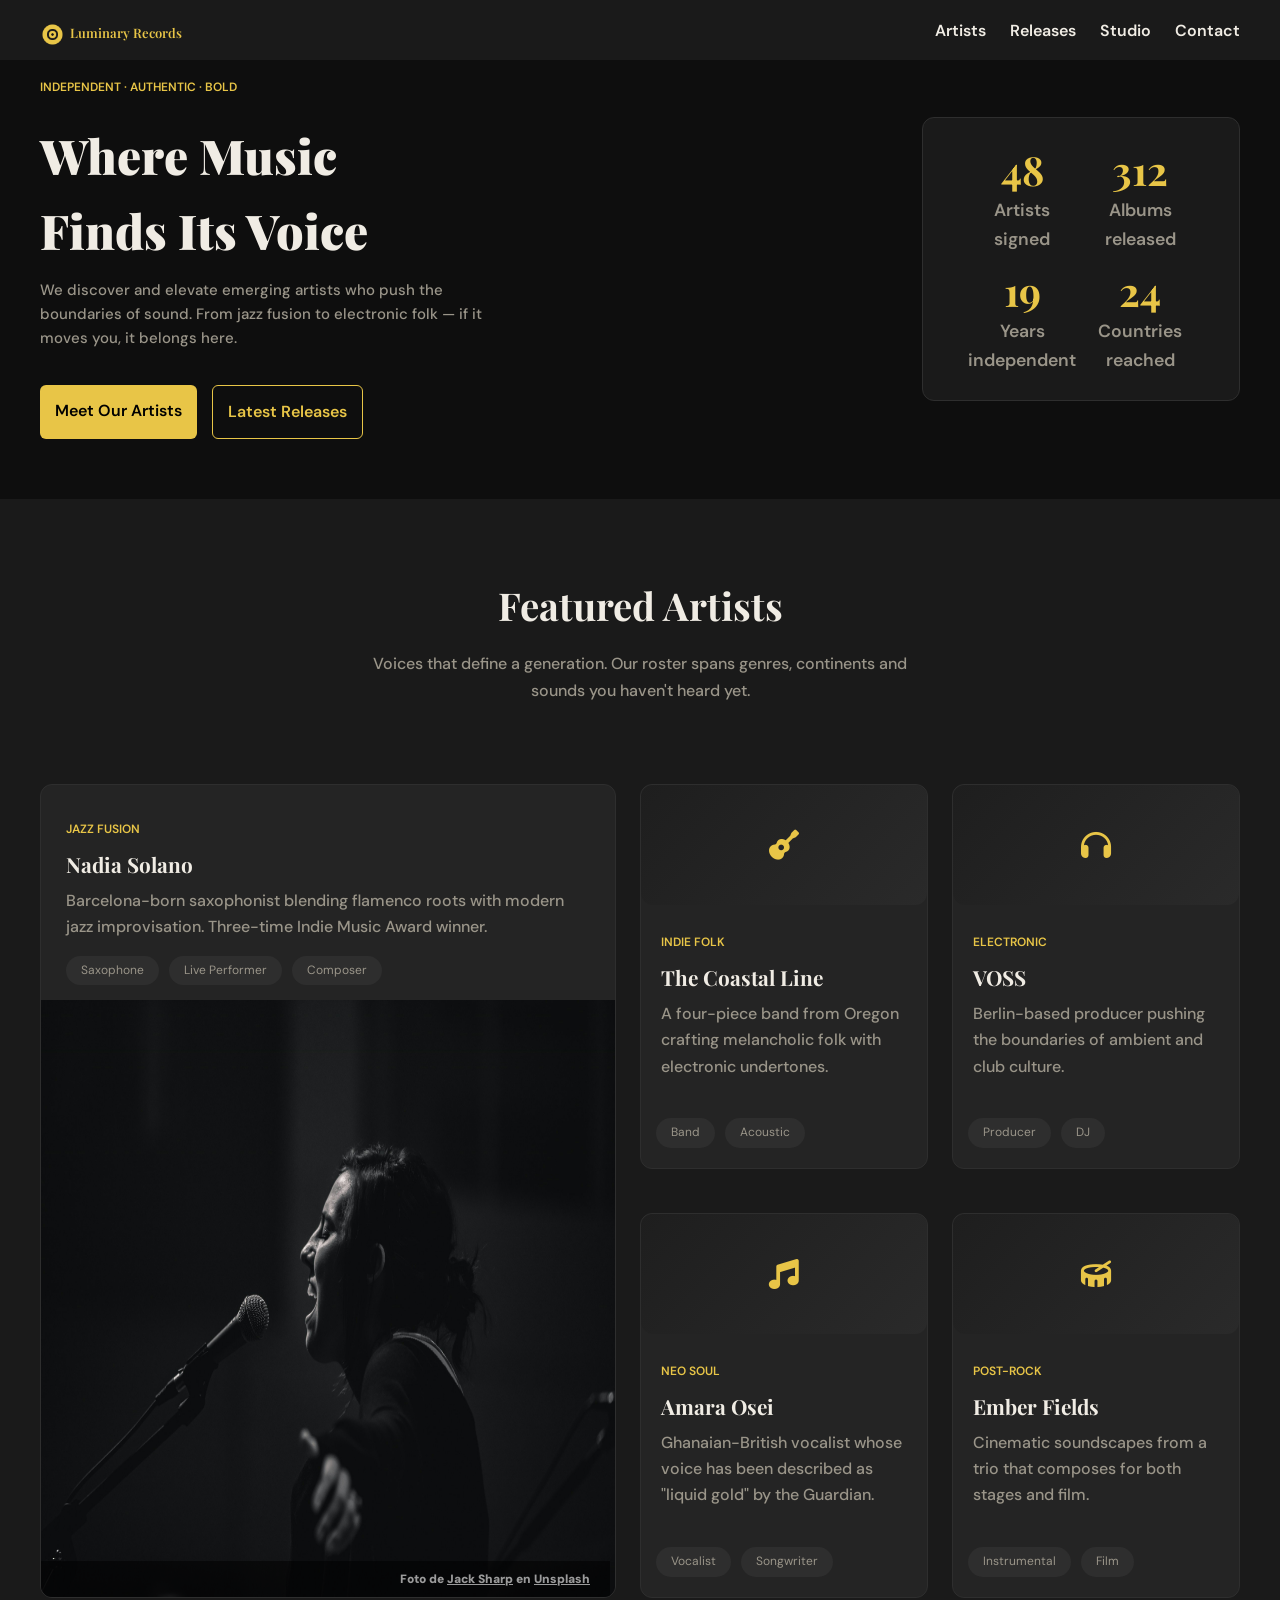
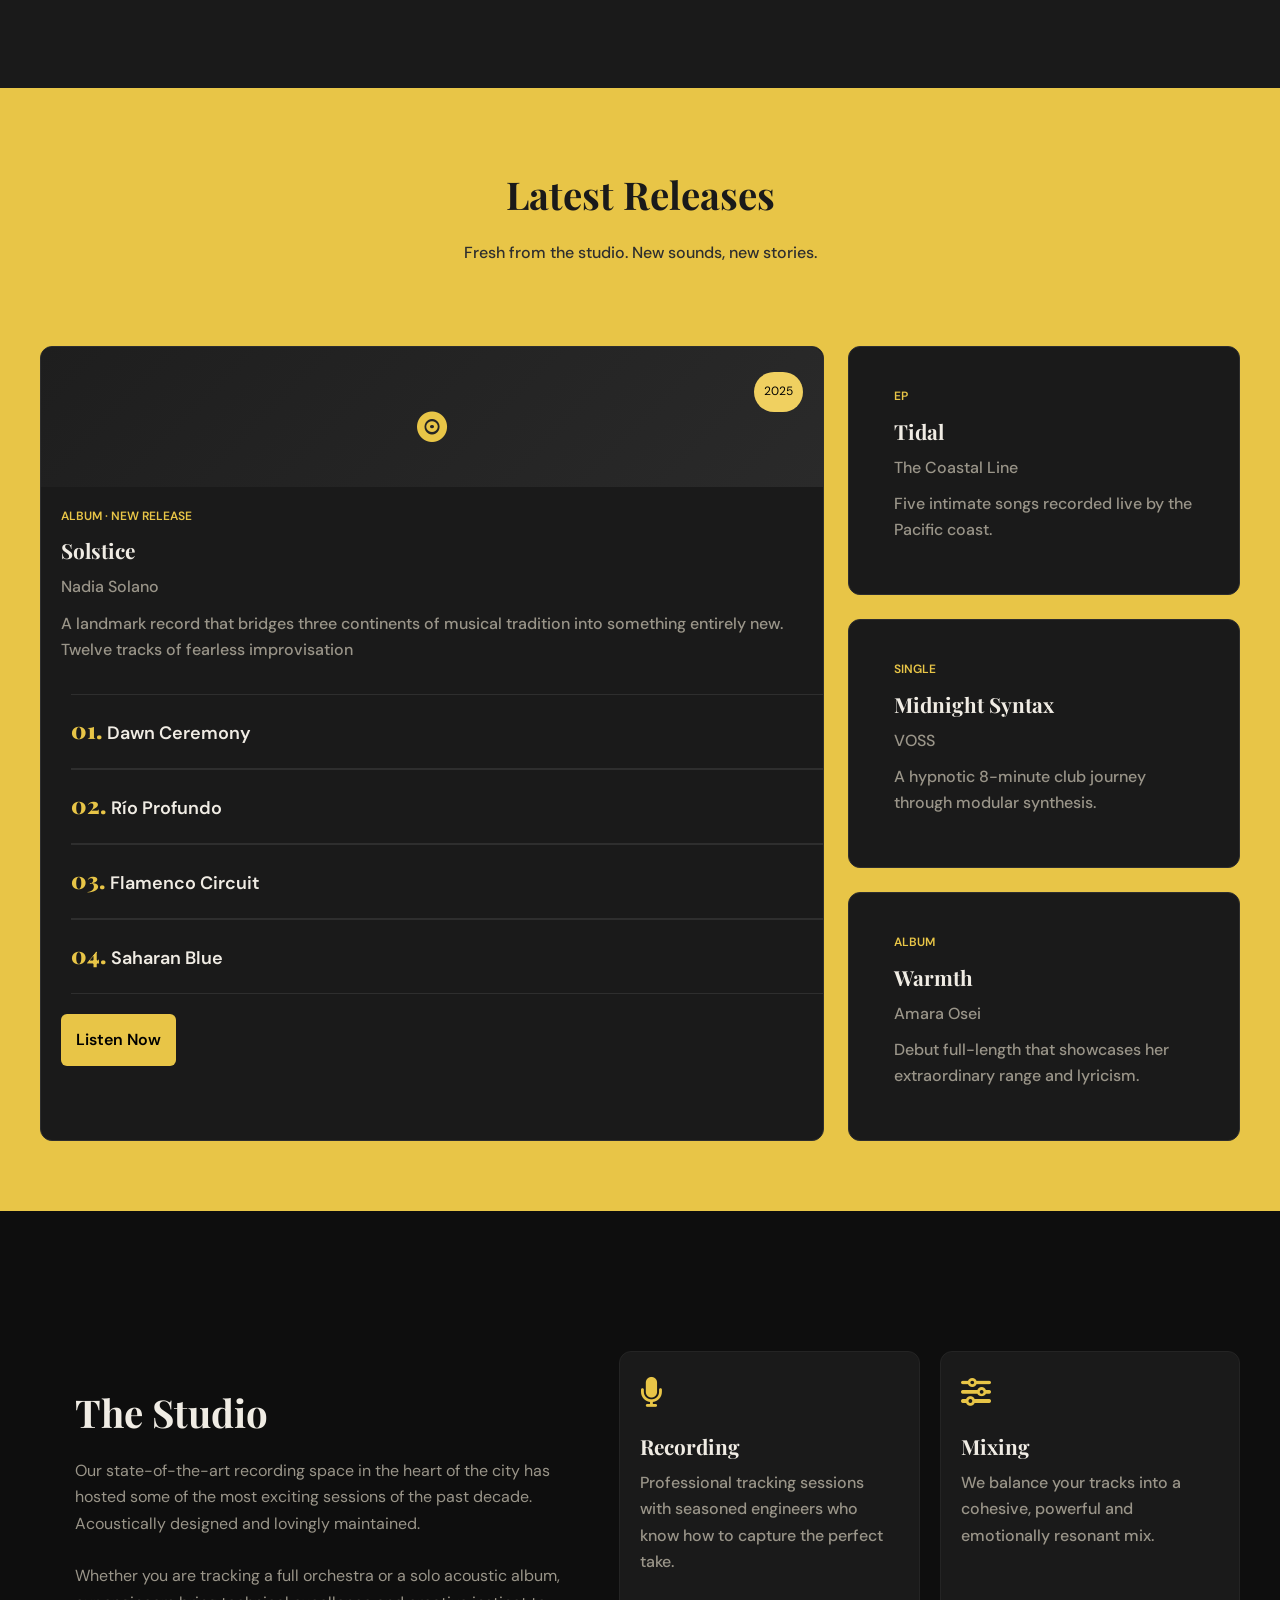
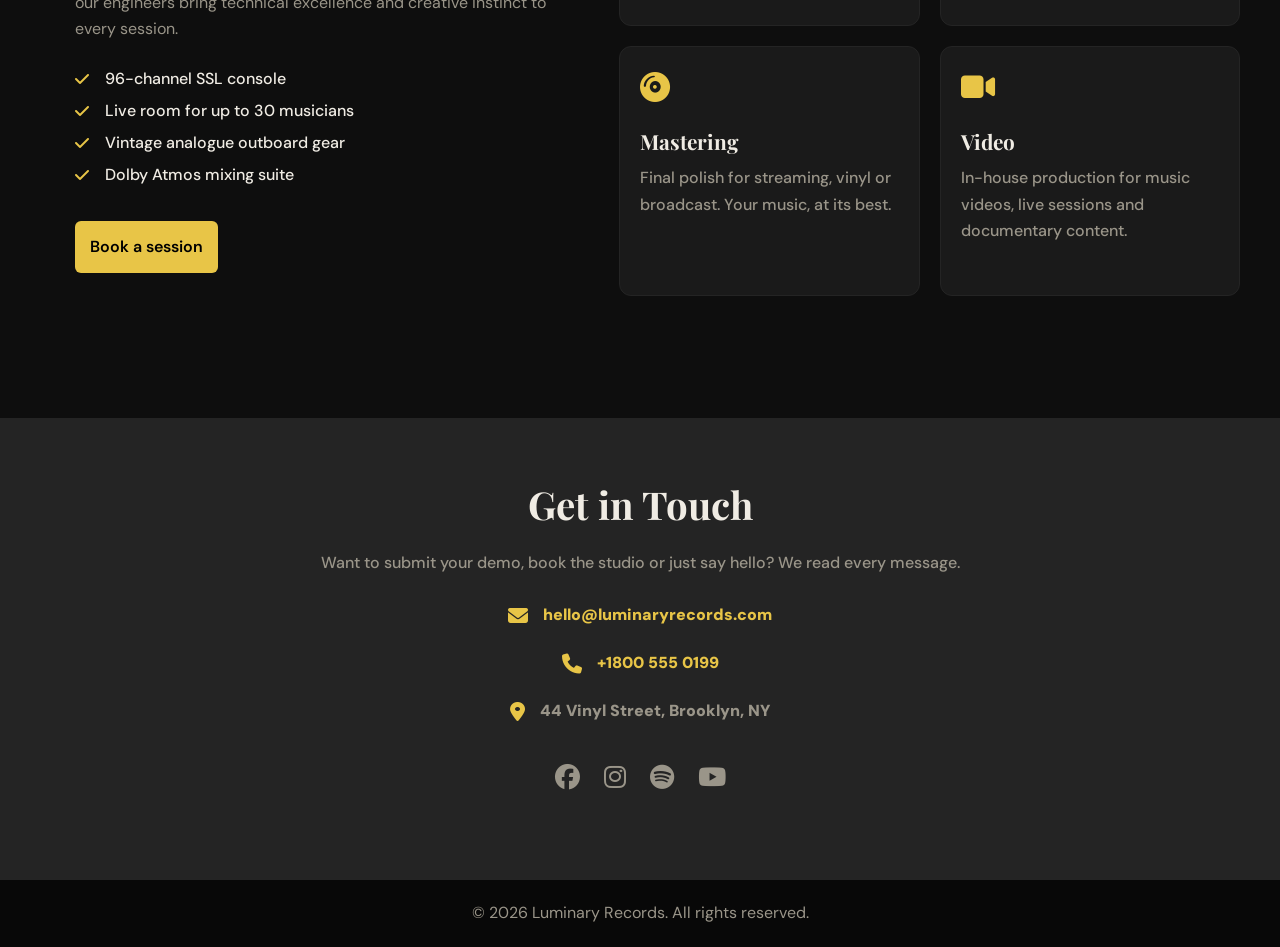
==== index.html @ cac2fc46 "Add files via upload" ====
<!DOCTYPE html>
<html lang="en">
<head>
    <meta charset="UTF-8">
    <meta name="viewport" content="width=device-width, initial-scale=1.0">
    <title>Where Music Finds Its Voice</title>
    <link rel="stylesheet" href="./CSS/style.css">
    
    <link href="https://fonts.googleapis.com/css2?family=DM+Sans:wght@400;500;600&family=Playfair+Display:ital,wght@0,700;0,900;1,900&display=swap" rel="stylesheet">
    <link rel="stylesheet" href="https://cdnjs.cloudflare.com/ajax/libs/font-awesome/6.5.1/css/all.min.css">
</head>
<body>
    <header>
        <a href="#contenido-principal" class="saltar-navegacion">Ir al contenido principal</a>
        <nav>
            <div class="contenedor-nav">
            <div class="titulo-nav">
                <img src="./images/record-vinyl-solid.png" alt="Luminary Records Logo" id="icono">
                <h2 class="nav-pagina">Luminary Records</h2>
            </div>
            <div class="secciones">
                <a href="#artists">Artists</a>
                <a href="#releases">Releases</a>
                <a href="#studio">Studio</a>
                <a href="#contact">Contact</a>
            </div>
            </div>
        </nav>
    </header>
    <main id="contenido-principal" tabindex="-1"></main>>
        <section class="seccion-hero">
            <article class="hero-izq">
                <p class="subtitulo-hero">INDEPENDENT · AUTHENTIC · BOLD</p>
                <h1>Where Music Finds Its Voice</h1>
                <p class="definicion">We discover and elevate emerging artists who push the boundaries of sound.  From jazz fusion to electronic folk — if it moves you, it belongs here.</p>
                <div class="botones">
                    <p class="boton dorado">Meet Our Artists</p>
                    <p class="boton transparente">Latest Releases</p>
                </div>
            </article>
            <article class="card-dato">
            <div class="dato">
                <h3>48</h3>
                <p>Artists<br>signed</p>
            </div>
            <div class="dato">
                <h3>312</h3>
                <p>Albums<br>released</p>
            </div>
            <div class="dato">
                <h3>19</h3>
                <p>Years<br>independent</p>
            </div>
            <div class="dato">
                <h3>24</h3>
                <p>Countries<br>reached</p>
            </div>
            </article>
        </section>
        <section class="seccion-artists" id="artists">
            <article class="inicio-artists">
            <h2>Featured Artists</h2>
            <p>Voices that define a generation. Our roster spans genres, continents and<br>sounds you haven't heard yet.</p>
            </article>
            <article class="seccioncuadrados-artists">
                <div class="card-grande-arsists">
                    <div class="textos-card-grande">
                        <p class="generos-artista">Jazz Fusion</p>
                        <h3 class="subtitulos-cards">Nadia Solano</h3>
                        <p class="texto-cards">Barcelona-born saxophonist blending flamenco roots with modern jazz improvisation. Three-time Indie Music Award winner.</p>
                        <div class="tags">
                            <p>Saxophone</p>
                            <p>Live Performer</p>
                            <p>Composer</p>
                        </div>
                    </div>
                    <div class="contenedor-foto-artista">
                        <img src="./images/jack-sharp-NNd7_jE2Y5E-unsplash.jpg" alt="Nadia Solano Photography" class="foto-artista">
                        <figcaption><span>Foto de <a href="https://unsplash.com/es/@jacksharp_photography" class="subrayado">Jack Sharp</a> en <a href="https://unsplash.com" class="subrayado">Unsplash</a></span></figcaption>
                    </div>
                </div>

                <div class="card-pequeña-artists">
                    <div class="fondo-iconos">
                    <i class="fa-solid fa-guitar"></i>
                    </div>
                    <div class="textos">
                    <p class="generos-artista">Indie Folk</p>
                    <h3 class="subtitulos-cards"> The Coastal Line</h3>
                    <p class="texto-cards">A four-piece band from Oregon crafting melancholic folk with electronic undertones.</p>
                    </div>
                     <div class="tags">
                        <p>Band</p>
                        <p>Acoustic</p>
                    </div>
                </div>

                <div class="card-pequeña-artists">
                    <div class="fondo-iconos">
                    <i class="fa-solid fa-headphones"></i>
                    </div>
                    <div class="textos">
                    <p class="generos-artista">Electronic</p>
                    <h3 class="subtitulos-cards">VOSS</h3>
                    <p class="texto-cards">Berlin-based producer pushing the boundaries of ambient and club culture.</p>
                    </div>
                     <div class="tags">
                        <p>Producer</p>
                        <p>DJ</p>
                    </div>
                </div>

                <div class="card-pequeña-artists">
                     <div class="fondo-iconos">
                    <i class="fa-solid fa-music"></i>
                    </div>
                    <div class="textos">
                    <p class="generos-artista">Neo Soul</p>
                    <h3 class="subtitulos-cards">Amara Osei</h3>
                    <p class="texto-cards">Ghanaian-British vocalist whose voice has been described as "liquid gold" by the Guardian.</p>
                    </div>
                     <div class="tags">
                        <p>Vocalist</p>
                        <p>Songwriter</p>
                    </div>
                </div>

                 <div class="card-pequeña-artists">
                     <div class="fondo-iconos">
                    <i class="fa-solid fa-drum"></i>
                    </div>
                    <div class="textos">
                    <p class="generos-artista">Post-Rock</p>
                    <h3 class="subtitulos-cards">Ember Fields</h3>
                    <p class="texto-cards">Cinematic soundscapes from a trio that composes for both stages and film.</p> 
                    </div>
                     <div class="tags">
                        <p>Instrumental</p>
                        <p>Film</p>
                    </div>
                </div>
            </article>
        </section>
        <section class="seccion-releases" id="releases">
            <article class="inicio-releases">
                <h2>Latest Releases</h2>
                <p>Fresh from the studio. New sounds, new stories.</p>
            </article>
            <article class="seccioncuadrados-releases">
                <div class="card-grande-artists">
                    <div class="fondo-iconos-releases">
                        <p>2025</p>
                        <i class="fa-solid fa-record-vinyl"></i>
                    </div>
                    <div class="textos">
                    <p class="generos-artista">Album · New Release</p>
                    <h3 class="subtitulos-cards">Solstice</h3>
                    <p class="texto-cards">Nadia Solano</p>
                    <p class="texto-cards">A landmark record that bridges three continents of musical tradition into something entirely new. Twelve tracks of fearless improvisation</p>
                    </div>
                    <ol>
                        <li>Dawn Ceremony</li>
                        <li>Río Profundo</li>
                        <li>Flamenco Circuit</li>
                        <li>Saharan Blue</li>
                    </ol>
                    <div class="botones">
                    <p class="boton dorado releases">Listen Now</p>
                    </div>
                </div>

                <div class="card-pequeña-releases">
                    <div class="textos">
                    <p class="generos-artista">EP</p>
                    <h3 class="subtitulos-cards">Tidal</h3>
                    <p class="texto-cards">The Coastal Line</p>
                    <p class="texto-cards">Five intimate songs recorded live by the Pacific coast.</p>
                    </div>
                </div>

                 <div class="card-pequeña-releases">
                    <div class="textos">
                    <p class="generos-artista">SINGLE</p>
                    <h3 class="subtitulos-cards">Midnight Syntax</h3>
                    <p class="texto-cards">VOSS</p>
                    <p class="texto-cards">A hypnotic 8-minute club journey through modular synthesis.</p>
                    </div>
                </div>

                 <div class="card-pequeña-releases">
                    <div class="textos">
                    <p class="generos-artista">ALBUM</p>
                    <h3 class="subtitulos-cards">Warmth</h3>
                    <p class="texto-cards">Amara Osei</p>
                    <p class="texto-cards">Debut full-length that showcases her extraordinary range and lyricism.</p>
                    </div>
                </div>
            </article>
        </section>
        <section>
        <article class="seccion-studio" id="studio">
            <article class="studio-izq">
                <h2>The Studio</h2>
                <p>Our state-of-the-art recording space in the heart of the city has hosted some of the most exciting sessions of the past decade. Acoustically designed and lovingly maintained. <br> <br> Whether you are tracking a full orchestra or a solo acoustic album, our engineers bring technical excellence and creative instinct to every session.</p>
                <ul>
                    <li>96-channel SSL console</li>
                    <li>Live room for up to 30 musicians</li>
                    <li>Vintage analogue outboard gear</li>
                    <li>Dolby Atmos mixing suite</li>
                </ul>
                <div class="botones">
                    <p class="boton dorado studio">Book a session</p>
                    </div>
            </article>

            <article class="studio-der">
                <div class="seccioncuadrados-studio">
                <div class="card-pequeña-studio">
                <div class="iconos-studio">
                    <i class="fa-solid fa-microphone"></i>
                </div>
                <div class="textos">
                    <h3 class="subtitulos-cards">Recording</h3>
                    <p class="texto-cards">Professional tracking sessions with seasoned engineers who know how to capture the perfect take.</p>
                </div>
                </div>
                <div class="card-pequeña-studio">
                <div class="iconos-studio">
                    <i class="fa-solid fa-sliders"></i>
                </div>
                <div class="textos">
                    <h3 class="subtitulos-cards">Mixing</h3>
                    <p class="texto-cards">We balance your tracks into a cohesive, powerful and emotionally resonant mix.</p>
                </div>
                </div>

                <div class="card-pequeña-studio">
                <div class="iconos-studio">
                    <i class="fa-solid fa-compact-disc"></i>
                </div>
                <div class="textos">
                    <h3 class="subtitulos-cards">Mastering</h3>
                    <p class="texto-cards">Final polish for streaming, vinyl or broadcast. Your music, at its best.</p>
                </div>
                </div>

                <div class="card-pequeña-studio">
                <div class="iconos-studio">
                    <i class="fa-solid fa-video"></i>
                </div>
                <div class="textos">
                    <h3 class="subtitulos-cards">Video</h3>
                    <p class="texto-cards">In-house production for music videos, live sessions and documentary content.</p>
                </div>
                </div> 
            </article>
        </article>
        </section>

        <section>
            <article class="seccion-contact" id="contact">
                <div class="seccion-contact-dos">
                <div class="texto-contact">
                <h2>Get in Touch</h2>
                <p>Want to submit your demo, book the studio or just say hello? We read every message.</p>
                </div>
                <div class="informacion-contact">
                <div class="mail">
                    <i class="fa-solid fa-envelope icon"></i>
                    <p>hello@luminaryrecords.com</p>
                </div>
                <div class="number">
                    <i class="fa-solid fa-phone icon"></i>
                    <p>+1800 555 0199</p>
                </div>
                <div class="adress">
                    <i class="fa-solid fa-location-dot icon"></i>
                    <p>44 Vinyl Street, Brooklyn, NY</p>
                </div>
                </div>
                <div class="redes">
                <i class="fa-brands fa-facebook"></i>
                <i class="fa-brands fa-instagram"></i>
                <i class="fa-brands fa-spotify"></i>
                <i class="fa-brands fa-youtube"></i>
            </div>
            </div>
        </article>
    </section>
    </main>
    <footer class="seccion-footer">
        <div class="footer">
        <p>© 2026 Luminary Records. All rights reserved.</p>
        </div>
    </footer>
</body>
</html>
---- CSS/style.css ----
*{
    margin: 0;
    padding: 0;
}
body{
    background-color: #0e0e0e;      
}
.saltar-navegacion {
    position: absolute;
    top: -60px; 
    background: #e8c547;
    color: #000000;
    padding: 15px;
    z-index: 1000;
    transition: top 0.3s;
    font-family: 'DM Sans', sans-serif;
    font-weight: 600;
    border-radius: 6px;
}

.saltar-navegacion:focus {
    top: 10px; 
    left: 10px;
}
h1 {
    font-family: "Playfair Display", serif; 
    font-size: 3rem;
    font-weight: 900; 
    color: #f0ece4;
    line-height: 75px;
    max-width: 350px;
}
h2, h3, h4{
    font-family: "Playfair Display", serif;
}
h2{
    font-weight: 700;
    font-size: 2.4rem;
}
h3{
    font-size: 1.3rem;
    font-weight: 700;
}
p{
    font-size: 16px;
    line-height: 1.65;
    font-family: "DM Sans", sans-serif;
}
.nav-pagina{
    color: #e8c547;
    font-weight: 600;
    font-size: 13px;
    margin-top: 10px;
}
.contenedor-nav{
    max-width: 1200px;              
    width: 100%;                    
    height: 60px;
    display: flex;
    justify-content: space-between; 
    align-items: center;
    margin: 0 auto;
}
nav {         
    background-color: #1a1a1a;      
    width: 100%;      
    position: fixed;
}
.secciones a{
    color: #f0ece4;
    font-family: "DM Sans", sans-serif;
    font-weight: 600;
    font-size: 16px;
    text-decoration: none;
    margin-left: 20px;
}
.secciones a:hover{
    color: #e8c547;
}
.titulo-nav {
    display: flex;
}
#icono {
    width: 25px;
    height: 25px;
    margin-top: 8px;
    margin-right: 5px;                 
}
.seccion-hero{
    max-width: 1200px; 
    width: 100%;
    display: flex; 
    align-items: center; 
    padding: 60px 0px;
    margin: 0 auto;
    justify-content: space-between; 
}
.hero-izq{
    max-width: 50%; 
}
.subtitulo-hero{
    font-weight: 600;
    color: #e8c547;            
    font-size: 0.75rem;
    margin-bottom: 20px;
}
.definicion{
    font-size: 15px;
    font-weight: 500;
    color: #f0ece4;
    max-width: 80%;
    line-height: 1.5rem;
    margin-bottom: 35px;
    margin-top: 10px;
    color: #9a9589;
}
.botones {
    display: flex; 
}
.boton{
    border-radius: 6px;
    padding: 13px 15px;
    font-weight: 600;
}
.boton:hover{
    background-color: #f0d060;
}
.dorado {
    background-color: #e8c547;
    color: #000000;
    margin-right: 15px; 
}
.transparente {
    background-color: transparent;
    color: #e8c547;
    border: 1px solid #e8c547;
}
.transparente:hover{
    color: #000000;
}
.card-dato{
    background-color: #1a1a1a;
    border-radius: 12px;
    padding: 25px 45px;
    display: grid;
    grid-template-columns: repeat(2, 1fr); 
    gap: 10px; 
    border: 1px solid #2e2e2e;
}
.dato {
    text-align: center;
}
.dato h3 {
    color: #e8c547;
    font-size: 2.5rem;
}
.dato p {
    color: #9a9589;
    font-weight: 600;
    font-size: 1.1rem;
}
.seccion-artists{
    background-color: #1a1a1a;
}
.inicio-artists{
    color: #f0ece4;
    text-align: center;
    padding: 80px 0;
}
.inicio-artists p{
    color: #9a9589;
    font-weight: 500;
    margin-top: 20px;
}
.seccioncuadrados-artists{
    display: grid;
    grid-template-columns: 2fr 1fr 1fr;
    gap: 24px;
    max-width: 1200px;
    margin: 0 auto;
    background-color: #1a1a1a;
    padding-bottom: 70px;
}
 .card-grande-arsists{
    grid-row: 1 / 3; 
    background-color: #242424;
    border-radius: 12px;
    border: 1px solid #2e2e2e;
    margin-bottom: 20px;
    padding: 0; 
    overflow: hidden;
    display: flex;
    flex-direction: column;
}
.textos-card-grande {
    padding: 35px 25px 15px 25px;
}
.textos-card-grande .tags {
    margin-left: 0;
    margin-bottom: 0;
    margin-top: 15px;
}
.contenedor-foto-artista {
    position: relative;
    width: 100%;
    height: 100%;
    min-height: 300px; 
}
.contenedor-foto-artista img {
    width: 100%;
    height: 100%;
    display: block;
}
figcaption {
    width: 100%;
    text-align: right;
    padding: 10px 20px;
    position: absolute;
    bottom: 0;
    right: 5px;
    background-color: rgba(0, 0, 0, 0.55); 
    color: rgba(255, 255, 255, 0.6);      
    font-family: "DM Sans", sans-serif;
    font-weight: 900;
    font-size: 0.75rem;
}
figcaption a {
    color: rgba(255, 255, 255, 0.6);
    text-decoration: underline;
}
figcaption a:hover {
    color: #e8c547; /* Que cambie a dorado al pasar el ratón */
}
.subrayado{
    text-decoration: underline;
}
.subrayado:hover{
    color: #f0d060; 
}
.card-pequeña-artists{
    background-color: #242424;
    border-radius: 12px;
    border: 1px solid #2e2e2e;
    flex-direction: column;
    gap: 8px;
    display: flex;
    margin-bottom: 20px;
}
.fondo-iconos{
    background: linear-gradient(135deg, #1e1e1e 0%, #2a2a2a 100%);
    text-align: center;
    align-items: center;
    padding: 45px 45px;
    border-radius: 12px;
}
i{
    color: #e8c547;
    font-size: 30px;
}
.textos{
    padding: 20px 20px;
}
.generos-artista{
    color: #e8c547;
    font-weight: 600;
    font-size: 0.75rem;
    text-transform: uppercase;
    margin-bottom: 10px;
}
.subtitulos-cards{
    color: #f0ece4;
    margin-bottom: 10px;
}
.texto-cards{
    color: #9a9589;
    font-weight: 500;
    margin-bottom: 10px;
}
.tags{
    display: flex;
    margin-bottom: 20px;
    margin-left: 15px;
}
.tags p{
    background-color: #2e2e2e;
    margin-right: 10px; 
    padding: 5px 15px;
    color: #9a9589;
    border-radius: 20px;
    font-size: 0.75rem;
}
.seccion-releases{
    background-color: #e8c547;
    margin: 0 auto;
    width: 100%;
}
.inicio-releases{
    color: #1a1a1a;
    text-align: center;
    padding: 80px 0;
}
.inicio-releases p{
    font-weight: 500;
    margin-top: 20px;
    color: #2e2e2e;
}
.seccioncuadrados-releases{
    display: grid;
    grid-template-columns: 2fr 1fr;
    gap: 24px; 
    max-width: 1200px;
    margin: 0 auto;
    padding-bottom: 70px;
}
.fondo-iconos-releases{
    background: linear-gradient(135deg, #1e1e1e 0%, #2a2a2a 100%);
    text-align: center;
    align-items: center;
    padding: 45px 45px;
    border-radius: 12px 12px 0 0;
}
.fondo-iconos-releases p{
    background-color: #f0d060;
    margin: 0;
    width: fit-content; 
    margin-left: auto;       
    margin-right: -25px; 
    margin-top: -20px;
    padding: 10px 10px;
    border-radius: 20px;
    font-size: 0.75rem;
}
.card-grande-artists{
    grid-row: 1/4;
    background-color: #1a1a1a;
    border: 1px solid #2e2e2e;
    border-radius: 12px;
}
.card-pequeña-releases{
    background-color: #1a1a1a;
    border-radius: 12px;
    padding: 20px 25px;
    border: 1px solid #2e2e2e;
}
ol{
    font-family: "DM SANS", sans-serif;
    font-size: 18px;
    line-height: 50px;
    font-weight: 600;
    color: #f0ece4;
    list-style-position: inside; 
    list-style-type: decimal-leading-zero;
    padding-left: 0;
    margin-left: 30px;
}
ol li::marker {
    color: #e8c547; 
    font-weight: 900; 
    font-family: "Playfair Display", serif; 
    font-size: 23px;
}
ol li {
    padding-top: 10px;
    padding-bottom: 10px;
    border-bottom: 1px solid #2e2e2e;
    border-top: 1px solid #2e2e2e;
}
.releases{
    margin-left: 20px;
    margin-top: 20px;
}
.seccion-studio{
    max-width: 1200px; 
    width: 100%;
    display: flex; 
    padding: 60px 40px;
    margin: 0 auto;
    margin-top: 80px;
    margin-bottom: 50px;
}
.studio-izq{
    max-width: 50%;
    padding: 35px;
}
.studio-izq h2{
    color: #f0ece4;
    margin-bottom: 20px;
    top: 20px;
}
.studio-izq{
    color: #9a9589;
}
.seccioncuadrados-studio{
     grid-template-columns: 1fr 1fr;
     display: grid;
     gap: 20px;
}
.card-pequeña-studio{
    background-color: #1a1a1a; 
    border-radius: 12px;       
    padding: 20px 0;
    border: 1px solid #242424
}
.card-grande-arsists:hover, 
.card-pequeña-artists:hover, 
.card-grande-artists:hover, 
.card-pequeña-releases:hover, 
.card-pequeña-studio:hover
, .card-dato:hover {
    border-color: #e8c547;
    transform: translateY(-4px);
    cursor: pointer;
}
.iconos-studio{
    padding: 5px 20px;
}
ul {
    list-style: none;
    margin-top: 20px;
    margin-bottom: 30px;
}
ul li {
    position: relative;
    padding-left: 30px; 
    font-family: "DM Sans", sans-serif;
    color: #f0ece4; 
    font-weight: 500;
    font-size: 16px;
    line-height: 2rem;
}
ul li::before {
    content: "\f00c"; 
    font-family: "Font Awesome 6 Free";
    font-weight: 900;
    position: absolute;
    left: 0;
    color: #e8c547; 
    font-size: 16px;
}
.seccion-contact{
    background-color: #242424;
    width: 100%;
    padding: 60px 0;
}
.seccion-contact-dos{
    width: 100%;
    max-width: 1200px;
    margin: 0 auto;
}
.texto-contact{
    max-width: 1200px;
    margin: 0 auto;
    text-align: center;
}
.texto-contact h2{
    margin-bottom: 20px;
    color: #f0ece4;
}
.texto-contact p{
    color: #9a9589;
    font-weight: 500;
}
.informacion-contact{
    text-align: center;
    margin-top: 15px;
    font-weight: 900;
}
.informacion-contact p{
    line-height: 3rem;
}
.mail{
    color: #e8c547;
    display: flex;
    justify-content: center;
}
.icon{
    margin-right: 15px;
    font-size: 20px;
    margin-top: 15px;
}
.number{
    color: #e8c547;
    display: flex;
    justify-content: center;
}
.adress{
    color: #9a9589;
    display: flex;
    justify-content: center;
}
.redes{
    text-align: center;
}
.fa-brands{
    padding: 30px 10px;
    color: #9a9589;
    font-size: 25px;
}
.fa-brands:hover{
    color: #e8c547;
}
.card-grande-arsists, 
.card-pequeña-artists, 
.card-grande-artists, 
.card-pequeña-releases, 
.card-pequeña-studio, 
.card-dato,
.secciones a,
.boton,
.fa-brands {
    transition: all 0.3s ease;
}
.seccion-footer{
    width: 100%;
    background-color: #080808;
}
.footer{
    max-width: 1200px;
    margin: 0 auto;
}
footer p{
    max-width: 1200px;
    text-align: center;
    color: #9a9589;
    padding: 20px 0;
    margin: 0 auto;
}
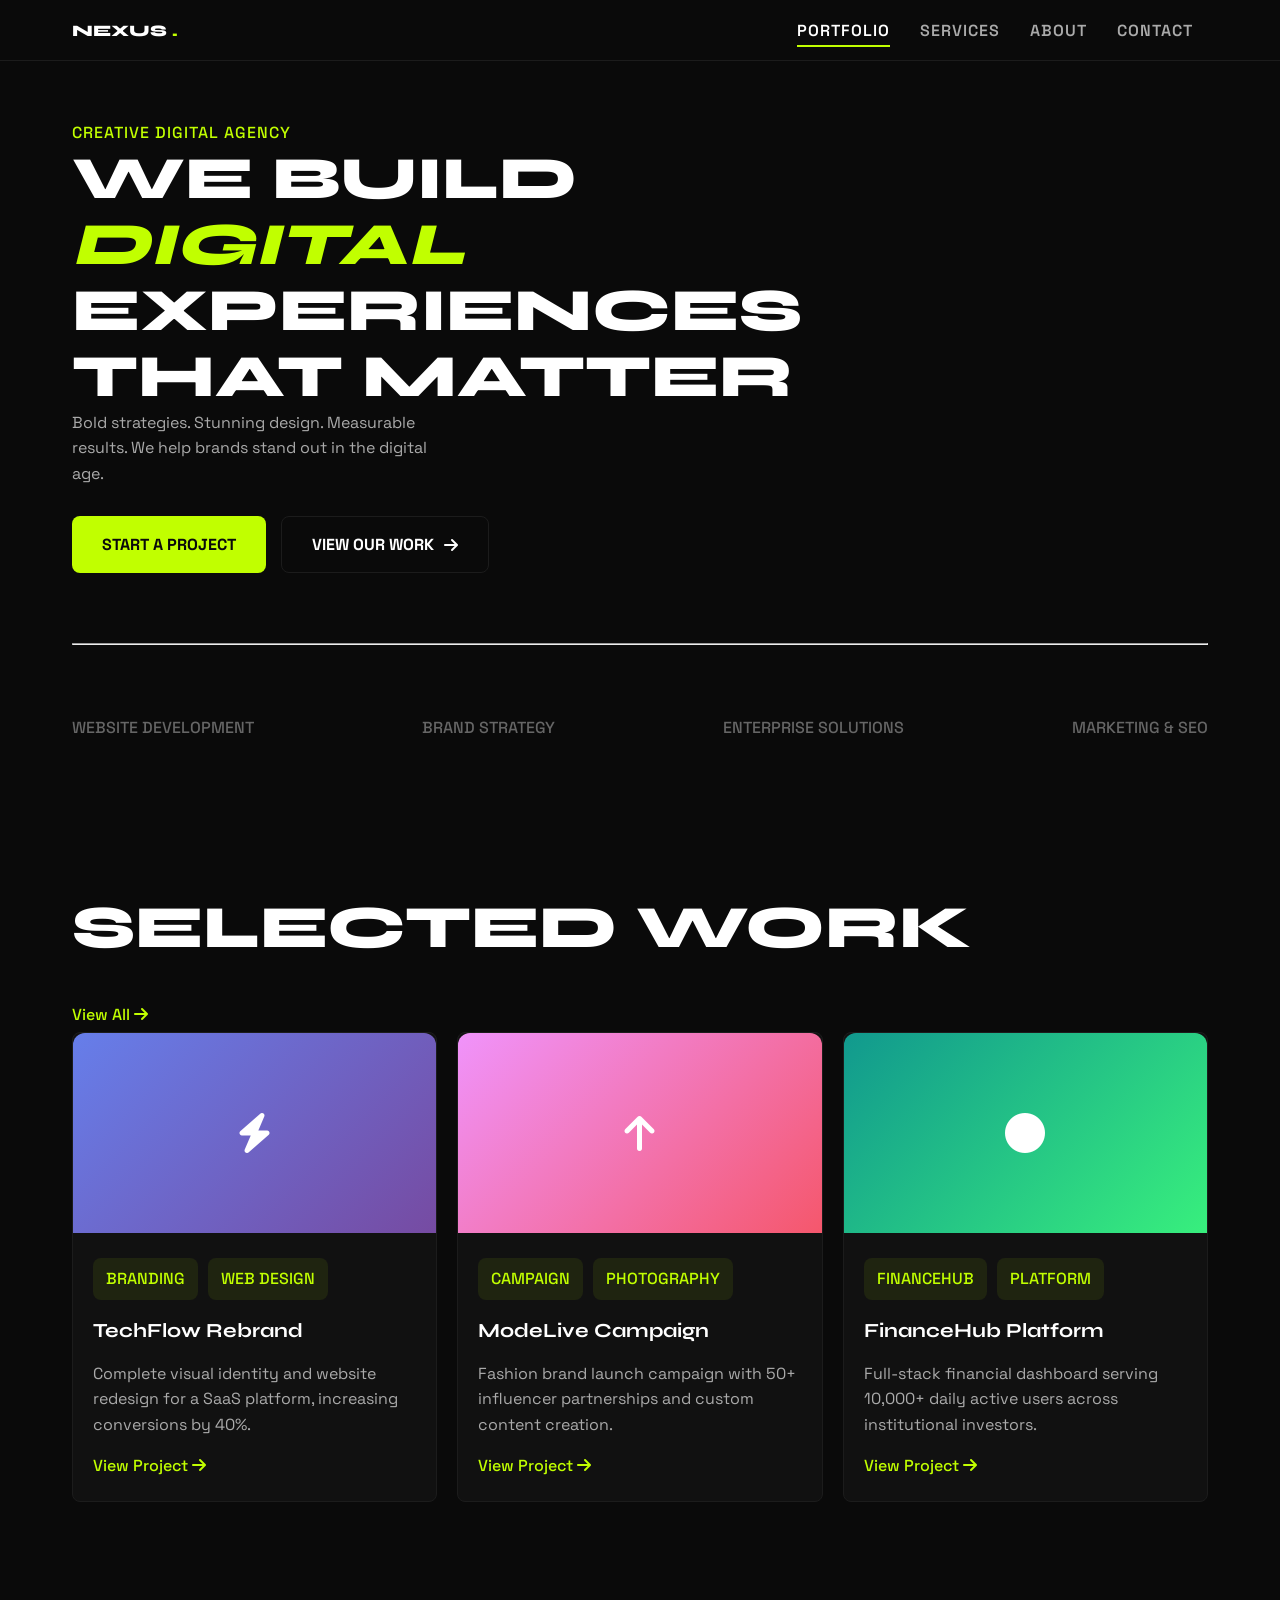
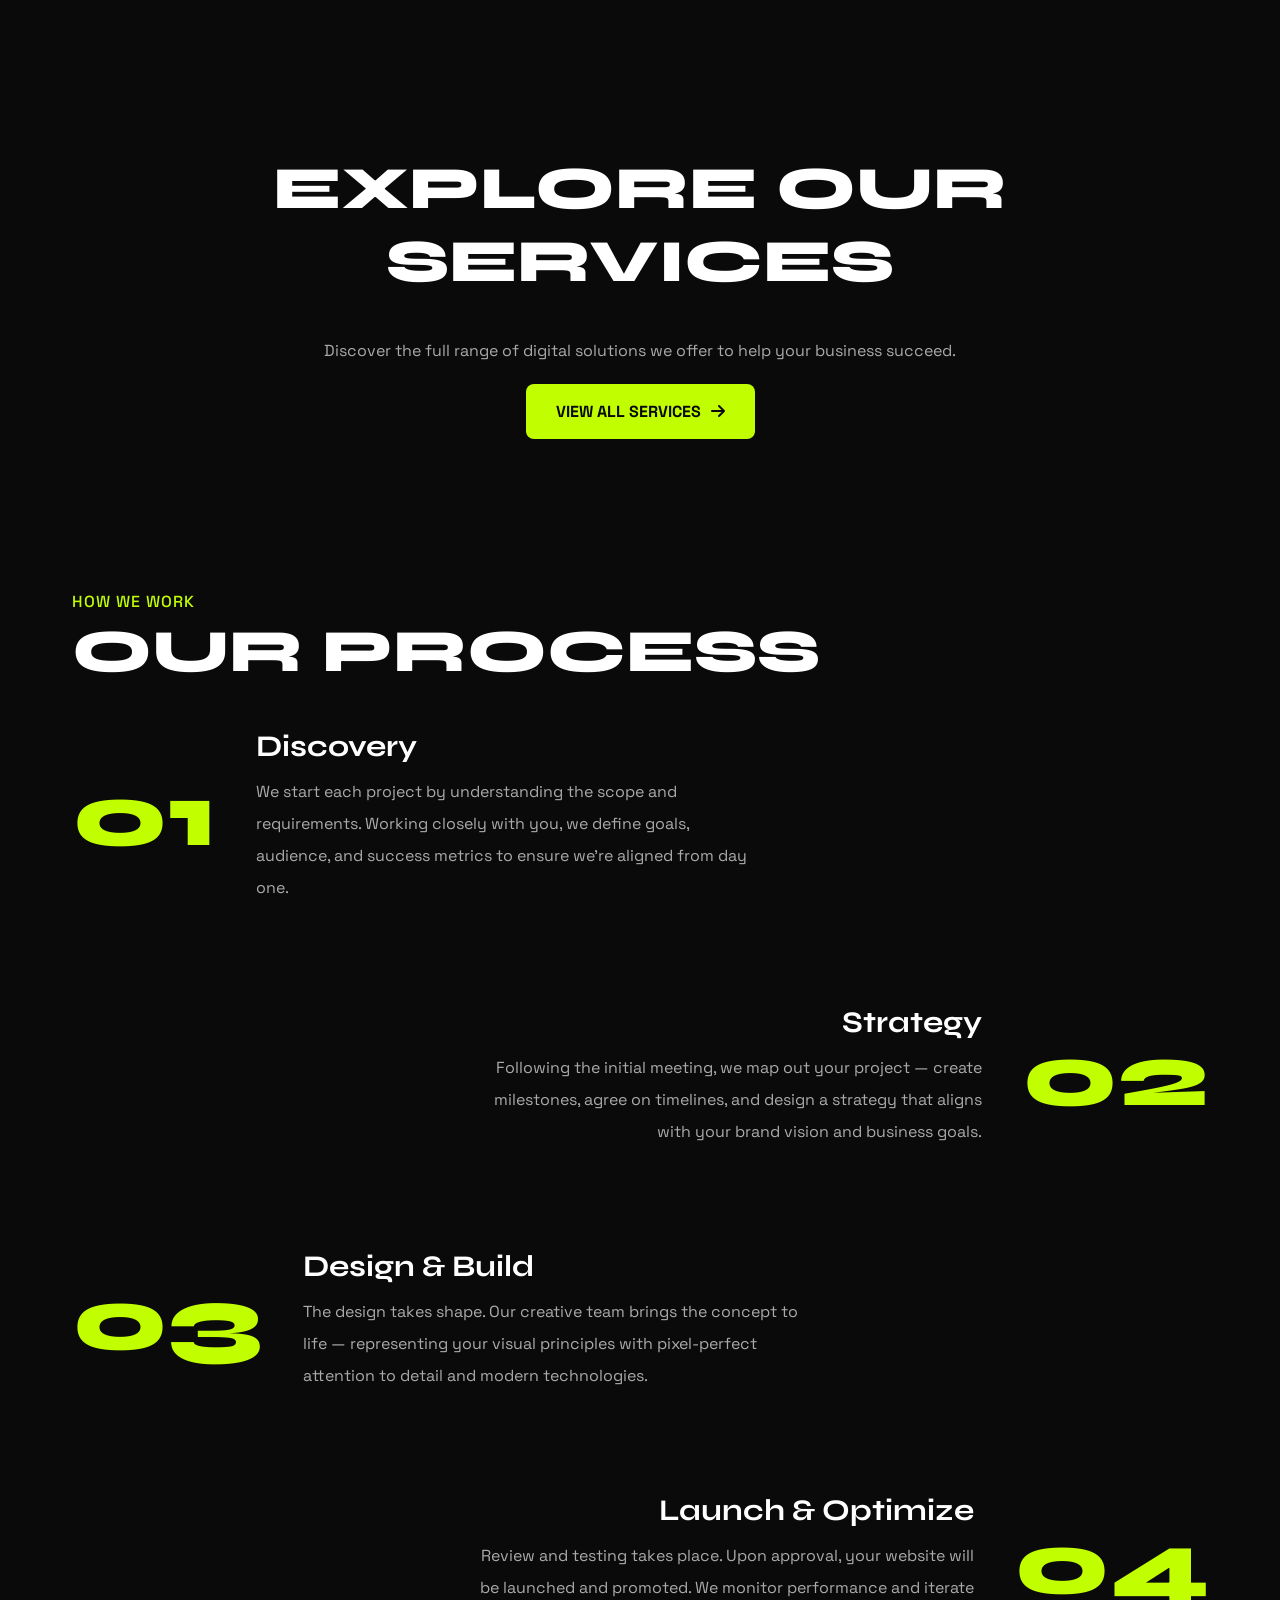
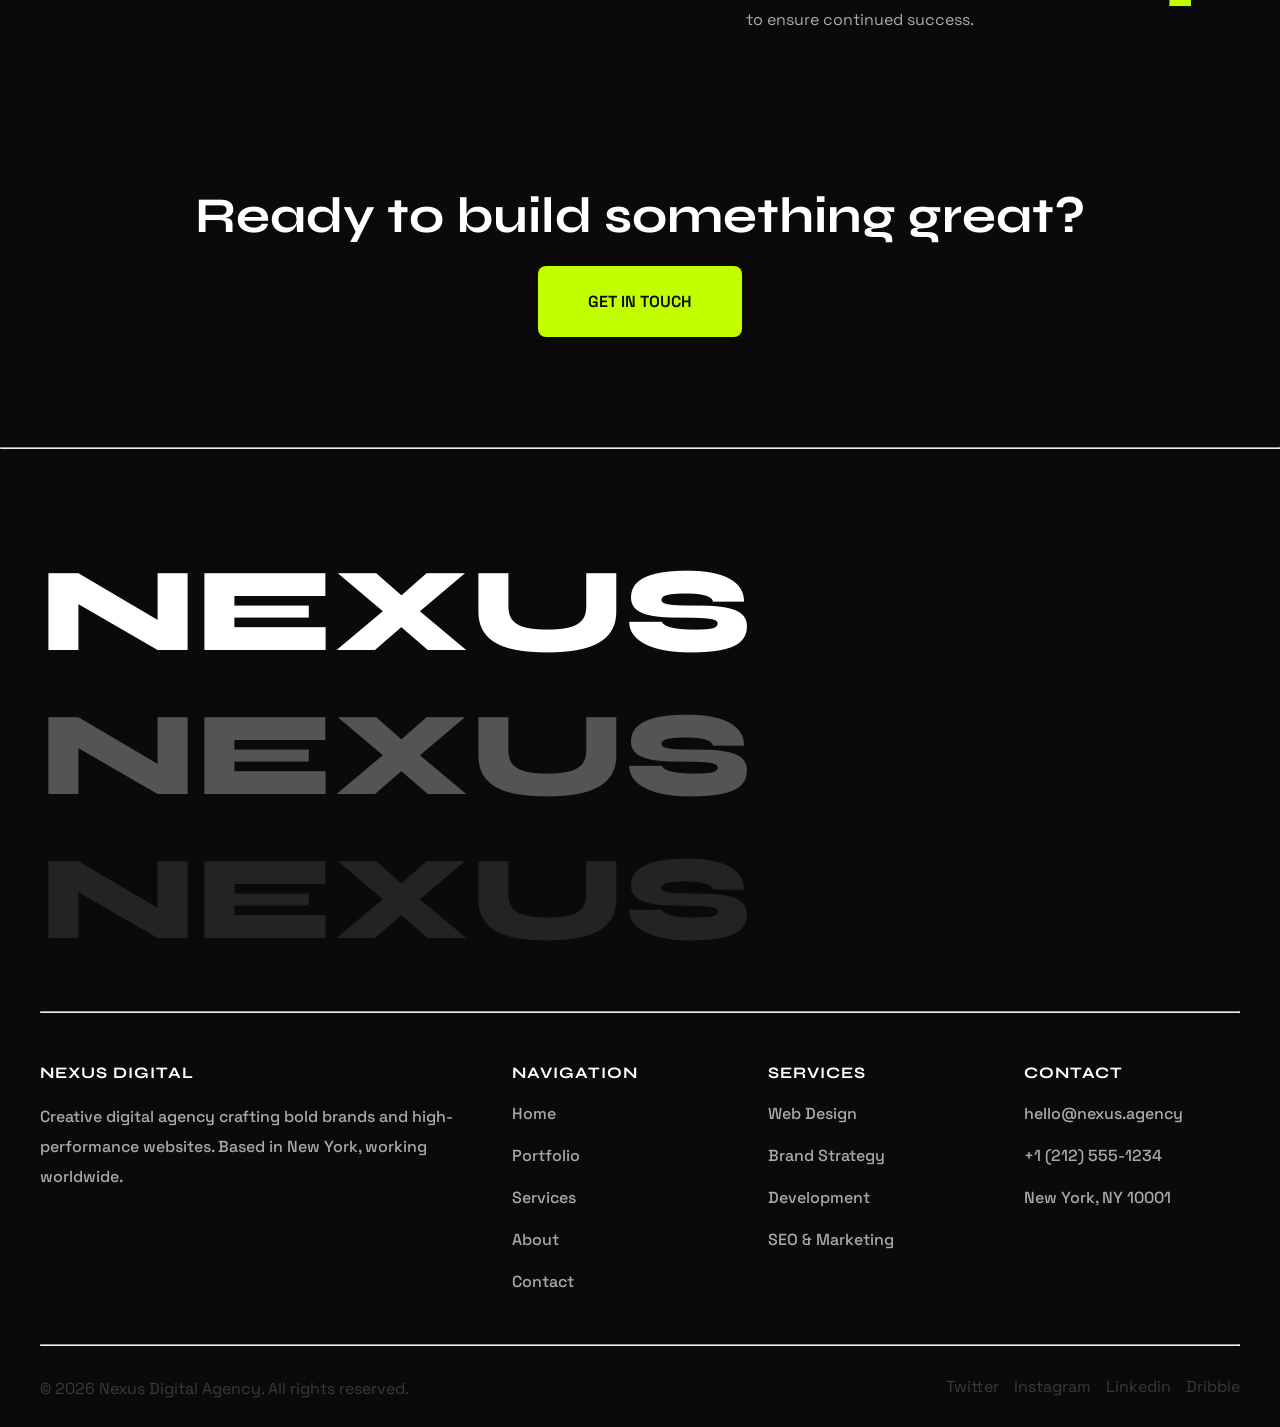
==== commit 691661f8: "Add files via upload" ====
--- a/index.html
+++ b/index.html
@@ -1,297 +1,230 @@
 <!DOCTYPE html>
 <html lang="en">
+
 <head>
     <meta charset="UTF-8">
     <meta name="viewport" content="width=device-width, initial-scale=1.0">
-    <title>Where Music Finds Its Voice</title>
-    <link rel="stylesheet" href="./CSS/style.css">
-    
-    <link href="https://fonts.googleapis.com/css2?family=DM+Sans:wght@400;500;600&family=Playfair+Display:ital,wght@0,700;0,900;1,900&display=swap" rel="stylesheet">
+    <title>Portfolio</title>
+    <link rel="stylesheet" href="css/style.css">
+
+    <link rel="icon" type="image/png" href="./images/nexus-favicon.png">
+
+    <link rel="preconnect" href="https://fonts.googleapis.com">
+    <link rel="preconnect" href="https://fonts.gstatic.com" crossorigin>
+    <link href="https://fonts.googleapis.com/css2?family=Space+Grotesk:wght@300..700&family=Syne:wght@400..800&display=swap" rel="stylesheet">
     <link rel="stylesheet" href="https://cdnjs.cloudflare.com/ajax/libs/font-awesome/6.5.1/css/all.min.css">
 </head>
+
 <body>
-    <header>
-        <a href="#contenido-principal" class="saltar-navegacion">Ir al contenido principal</a>
+
+    <a href="#contenido-principal" class="saltar-navegacion">Skip to main content</a>
+
+   <header class="main-header">
+    <div class="container contenedor-nav">
+        <div class="logo-nav"><a href="index.html">NEXUS <span class="punto-logo">.</span></a></div>
         <nav>
-            <div class="contenedor-nav">
-            <div class="titulo-nav">
-                <img src="./images/record-vinyl-solid.png" alt="Luminary Records Logo" id="icono">
-                <h2 class="nav-pagina">Luminary Records</h2>
-            </div>
-            <div class="secciones">
-                <a href="#artists">Artists</a>
-                <a href="#releases">Releases</a>
-                <a href="#studio">Studio</a>
-                <a href="#contact">Contact</a>
-            </div>
-            </div>
+            <ul class="nav-list">
+                <li><a href="index.html" class="nav-link active">PORTFOLIO</a></li>
+                <li><a href="services.html" class="nav-link">SERVICES</a></li>
+                <li><a href="about.html" class="nav-link">ABOUT</a></li>
+                <li><a href="contact.html" class="nav-link">CONTACT</a></li>
+            </ul>
         </nav>
+        </div>
     </header>
-    <main id="contenido-principal" tabindex="-1"></main>>
-        <section class="seccion-hero">
-            <article class="hero-izq">
-                <p class="subtitulo-hero">INDEPENDENT · AUTHENTIC · BOLD</p>
-                <h1>Where Music Finds Its Voice</h1>
-                <p class="definicion">We discover and elevate emerging artists who push the boundaries of sound.  From jazz fusion to electronic folk — if it moves you, it belongs here.</p>
+
+    <main id="contenido-principal">
+
+        <section class="container hero-section">
+                <p class="etiqueta">
+                    Creative Digital Agency
+                </p>
+                <h1 class="hero-home">We Build <span class="verde-titulo"> Digital</span> Experiences That Matter</h1>
+                <p class="descripcion home">
+                    Bold strategies. Stunning design. Measurable results. We help brands stand out in the digital age.
+                </p>
                 <div class="botones">
-                    <p class="boton dorado">Meet Our Artists</p>
-                    <p class="boton transparente">Latest Releases</p>
-                </div>
+                    <a href="contact.html" class="boton verde">Start a Project</a>
+                    <a href="#portfolio-section" class="boton transparente">View Our Work<i class="fa-solid fa-arrow-right" aria-hidden="true"></i></a>
+                </div>
+            
+        <hr class="linea">
+
+            <article class="container servicios-destacados">
+                <p>Website Development</p>
+                <p>Brand Strategy</p>
+                <p>Enterprise Solutions</p>
+                <p>Marketing & SEO</p>
             </article>
-            <article class="card-dato">
-            <div class="dato">
-                <h3>48</h3>
-                <p>Artists<br>signed</p>
-            </div>
-            <div class="dato">
-                <h3>312</h3>
-                <p>Albums<br>released</p>
-            </div>
-            <div class="dato">
-                <h3>19</h3>
-                <p>Years<br>independent</p>
-            </div>
-            <div class="dato">
-                <h3>24</h3>
-                <p>Countries<br>reached</p>
-            </div>
+
+        </section>
+
+    <section id="portfolio-section" class="container portfolio-section">            
+        <h2>Selected Work</h2>
+            <a href="#" class="boton-tarjeta" aria-label="View all selected projects">View All  <i class="fa-solid fa-arrow-right icono-link"></i></a>
+
+            <article class="tabla-tarjetas">
+                <div class="proyecto uno">
+                    <div class="fondo purple">
+                        <i class="fa-solid fa-bolt" aria-hidden="true"></i>
+                    </div>
+                    <div class="texto">
+                    <div class="contenedor-tags">
+                        <p class="tags">BRANDING</p>
+                        <p class="tags">WEB DESIGN</p>
+                    </div>
+                    <h3 class="titulo-tarjeta">TechFlow Rebrand</h3>
+                    <p class="descripcion-tarjeta">Complete visual identity and website redesign for a SaaS platform, increasing conversions by 40%.</p>
+                    <a href="#" class="boton-tarjeta" aria-label="View Project: TechFlow Rebrand">View Project  <i class="fa-solid fa-arrow-right" aria-hidden="true"></i></a>
+                    </div>
+                </div>
+
+                 <div class="proyecto dos">
+                    <div class="fondo pink">
+                        <i class="fa-solid fa-arrow-up" aria-hidden="true"></i>
+                    </div>
+                    <div class="texto">
+                    <div class="contenedor-tags">
+                        <p class="tags">Campaign</p>
+                        <p class="tags">Photography</p>
+                    </div>
+                    <h3 class="titulo-tarjeta">ModeLive Campaign</h3>
+                    <p class="descripcion-tarjeta">Fashion brand launch campaign with 50+ influencer partnerships and custom content creation.</p>
+                    <a href="#" class="boton-tarjeta" aria-label="View Project: ModeLive Campaign">View Project <i class="fa-solid fa-arrow-right" aria-hidden="true"></i></a>
+                    </div>
+                </div>
+
+                 <div class="proyecto tres">
+                    <div class="fondo teal">
+                        <i class="fa-solid fa-circle" aria-hidden="true"></i>
+                    </div>
+                    <div class="texto">
+                    <div class="contenedor-tags">
+                        <p class="tags">FinanceHub</p>
+                        <p class="tags">Platform</p>
+                    </div>
+                    <h3 class="titulo-tarjeta">FinanceHub Platform</h3>
+                    <p class="descripcion-tarjeta">Full-stack financial dashboard serving 10,000+ daily active users across institutional investors.</p>
+                    <a href="#" class="boton-tarjeta" aria-label="View Project: FinanceHub Platform">View Project <i class="fa-solid fa-arrow-right" aria-hidden="true"></i></a>
+                    </div>
+                </div>
             </article>
         </section>
-        <section class="seccion-artists" id="artists">
-            <article class="inicio-artists">
-            <h2>Featured Artists</h2>
-            <p>Voices that define a generation. Our roster spans genres, continents and<br>sounds you haven't heard yet.</p>
-            </article>
-            <article class="seccioncuadrados-artists">
-                <div class="card-grande-arsists">
-                    <div class="textos-card-grande">
-                        <p class="generos-artista">Jazz Fusion</p>
-                        <h3 class="subtitulos-cards">Nadia Solano</h3>
-                        <p class="texto-cards">Barcelona-born saxophonist blending flamenco roots with modern jazz improvisation. Three-time Indie Music Award winner.</p>
-                        <div class="tags">
-                            <p>Saxophone</p>
-                            <p>Live Performer</p>
-                            <p>Composer</p>
-                        </div>
-                    </div>
-                    <div class="contenedor-foto-artista">
-                        <img src="./images/jack-sharp-NNd7_jE2Y5E-unsplash.jpg" alt="Nadia Solano Photography" class="foto-artista">
-                        <figcaption><span>Foto de <a href="https://unsplash.com/es/@jacksharp_photography" class="subrayado">Jack Sharp</a> en <a href="https://unsplash.com" class="subrayado">Unsplash</a></span></figcaption>
-                    </div>
-                </div>
-
-                <div class="card-pequeña-artists">
-                    <div class="fondo-iconos">
-                    <i class="fa-solid fa-guitar"></i>
-                    </div>
-                    <div class="textos">
-                    <p class="generos-artista">Indie Folk</p>
-                    <h3 class="subtitulos-cards"> The Coastal Line</h3>
-                    <p class="texto-cards">A four-piece band from Oregon crafting melancholic folk with electronic undertones.</p>
-                    </div>
-                     <div class="tags">
-                        <p>Band</p>
-                        <p>Acoustic</p>
-                    </div>
-                </div>
-
-                <div class="card-pequeña-artists">
-                    <div class="fondo-iconos">
-                    <i class="fa-solid fa-headphones"></i>
-                    </div>
-                    <div class="textos">
-                    <p class="generos-artista">Electronic</p>
-                    <h3 class="subtitulos-cards">VOSS</h3>
-                    <p class="texto-cards">Berlin-based producer pushing the boundaries of ambient and club culture.</p>
-                    </div>
-                     <div class="tags">
-                        <p>Producer</p>
-                        <p>DJ</p>
-                    </div>
-                </div>
-
-                <div class="card-pequeña-artists">
-                     <div class="fondo-iconos">
-                    <i class="fa-solid fa-music"></i>
-                    </div>
-                    <div class="textos">
-                    <p class="generos-artista">Neo Soul</p>
-                    <h3 class="subtitulos-cards">Amara Osei</h3>
-                    <p class="texto-cards">Ghanaian-British vocalist whose voice has been described as "liquid gold" by the Guardian.</p>
-                    </div>
-                     <div class="tags">
-                        <p>Vocalist</p>
-                        <p>Songwriter</p>
-                    </div>
-                </div>
-
-                 <div class="card-pequeña-artists">
-                     <div class="fondo-iconos">
-                    <i class="fa-solid fa-drum"></i>
-                    </div>
-                    <div class="textos">
-                    <p class="generos-artista">Post-Rock</p>
-                    <h3 class="subtitulos-cards">Ember Fields</h3>
-                    <p class="texto-cards">Cinematic soundscapes from a trio that composes for both stages and film.</p> 
-                    </div>
-                     <div class="tags">
-                        <p>Instrumental</p>
-                        <p>Film</p>
-                    </div>
-                </div>
-            </article>
-        </section>
-        <section class="seccion-releases" id="releases">
-            <article class="inicio-releases">
-                <h2>Latest Releases</h2>
-                <p>Fresh from the studio. New sounds, new stories.</p>
-            </article>
-            <article class="seccioncuadrados-releases">
-                <div class="card-grande-artists">
-                    <div class="fondo-iconos-releases">
-                        <p>2025</p>
-                        <i class="fa-solid fa-record-vinyl"></i>
-                    </div>
-                    <div class="textos">
-                    <p class="generos-artista">Album · New Release</p>
-                    <h3 class="subtitulos-cards">Solstice</h3>
-                    <p class="texto-cards">Nadia Solano</p>
-                    <p class="texto-cards">A landmark record that bridges three continents of musical tradition into something entirely new. Twelve tracks of fearless improvisation</p>
-                    </div>
-                    <ol>
-                        <li>Dawn Ceremony</li>
-                        <li>Río Profundo</li>
-                        <li>Flamenco Circuit</li>
-                        <li>Saharan Blue</li>
-                    </ol>
-                    <div class="botones">
-                    <p class="boton dorado releases">Listen Now</p>
-                    </div>
-                </div>
-
-                <div class="card-pequeña-releases">
-                    <div class="textos">
-                    <p class="generos-artista">EP</p>
-                    <h3 class="subtitulos-cards">Tidal</h3>
-                    <p class="texto-cards">The Coastal Line</p>
-                    <p class="texto-cards">Five intimate songs recorded live by the Pacific coast.</p>
-                    </div>
-                </div>
-
-                 <div class="card-pequeña-releases">
-                    <div class="textos">
-                    <p class="generos-artista">SINGLE</p>
-                    <h3 class="subtitulos-cards">Midnight Syntax</h3>
-                    <p class="texto-cards">VOSS</p>
-                    <p class="texto-cards">A hypnotic 8-minute club journey through modular synthesis.</p>
-                    </div>
-                </div>
-
-                 <div class="card-pequeña-releases">
-                    <div class="textos">
-                    <p class="generos-artista">ALBUM</p>
-                    <h3 class="subtitulos-cards">Warmth</h3>
-                    <p class="texto-cards">Amara Osei</p>
-                    <p class="texto-cards">Debut full-length that showcases her extraordinary range and lyricism.</p>
-                    </div>
-                </div>
-            </article>
-        </section>
-        <section>
-        <article class="seccion-studio" id="studio">
-            <article class="studio-izq">
-                <h2>The Studio</h2>
-                <p>Our state-of-the-art recording space in the heart of the city has hosted some of the most exciting sessions of the past decade. Acoustically designed and lovingly maintained. <br> <br> Whether you are tracking a full orchestra or a solo acoustic album, our engineers bring technical excellence and creative instinct to every session.</p>
+
+        <section class="container servicios-explorar">
+            <h2>Explore Our Services</h2>
+            <p>Discover the full range of digital solutions we offer to help your business succeed.</p>
+                <a href="./services.html" class="boton verde explorar">View All Services <i class="fa-solid fa-arrow-right" aria-hidden="true"></i></a>
+        </section>
+
+        <section class="container proceso-section">
+            <p class="etiqueta">How We Work</p>
+            <h2>Our Process</h2>
+            
+        <article>
+            <div class="tarjeta-proceso">
+                <div class="numero">01</div>
+                <div class="contenido-proceso izquierda">
+                <h3>Discovery</h3>
+                <p class="descripcion-proceso">We start each project by understanding the scope and requirements. Working closely with you, we define goals, audience, and success metrics to ensure we're aligned from day one.</p>
+                </div>
+            </div>
+
+             <div class="tarjeta-proceso">
+                <div class="contenido-proceso derecha">
+                <h3>Strategy</h3>
+                <p class="descripcion-proceso">Following the initial meeting, we map out your project — create milestones, agree on timelines, and design a strategy that aligns with your brand vision and business goals.</p>
+                </div>
+                <div class="numero">02</div>               
+            </div>
+
+             <div class="tarjeta-proceso">
+                <div class="numero">03</div>
+                <div class="contenido-proceso izquierda">
+                <h3>Design & Build</h3>
+                <p class="descripcion-proceso">The design takes shape. Our creative team brings the concept to life — representing your visual principles with pixel-perfect attention to detail and modern technologies.</p>
+                </div>
+            </div>
+
+             <div class="tarjeta-proceso">
+                <div class="contenido-proceso derecha">
+                <h3>Launch & Optimize</h3>
+                <p class="descripcion-proceso">Review and testing takes place. Upon approval, your website will be launched and promoted. We monitor performance and iterate to ensure continued success.</p>
+                </div>
+                <div class="numero">04</div>
+            </div>
+        </article>
+        </section>
+
+        <section class="container cta-section">
+            <h4>Ready to build something great?</h4>
+            <div class="boton verde cta">
+                    <p><a href="contact.html">get in touch</a></p>
+            </div>
+        </section>
+
+        <hr class="linea">
+
+        <section class="container nexus-section">
+            <h5>NEXUS</h5>
+            <h5 class="nexus titulo2">NEXUS</h5>
+            <h5 class="nexus titulo3">NEXUS</h5>
+            <hr class="linea">
+        </section>
+
+    </main>
+
+    <footer class="container footer-section">
+        <article class="columnas-footer">
+            <div class="columna primera">
+                <h6>Nexus Digital</h6>
+                <p class="descripcion-footer">Creative digital agency crafting bold brands and high-performance websites. Based in New York, working worldwide.</p>
+            </div>
+
+             <div class="columna segunda">
+                <h6>Navigation</h6>
                 <ul>
-                    <li>96-channel SSL console</li>
-                    <li>Live room for up to 30 musicians</li>
-                    <li>Vintage analogue outboard gear</li>
-                    <li>Dolby Atmos mixing suite</li>
+                <li><a href="index.html">Home</a></li>
+                <li><a href="index.html">Portfolio</a></li>
+                <li><a href="services.html">Services</a></li>
+                <li><a href="about.html">About</a></li>
+                <li><a href="contact.html">Contact</a></li>
                 </ul>
-                <div class="botones">
-                    <p class="boton dorado studio">Book a session</p>
-                    </div>
-            </article>
-
-            <article class="studio-der">
-                <div class="seccioncuadrados-studio">
-                <div class="card-pequeña-studio">
-                <div class="iconos-studio">
-                    <i class="fa-solid fa-microphone"></i>
-                </div>
-                <div class="textos">
-                    <h3 class="subtitulos-cards">Recording</h3>
-                    <p class="texto-cards">Professional tracking sessions with seasoned engineers who know how to capture the perfect take.</p>
-                </div>
-                </div>
-                <div class="card-pequeña-studio">
-                <div class="iconos-studio">
-                    <i class="fa-solid fa-sliders"></i>
-                </div>
-                <div class="textos">
-                    <h3 class="subtitulos-cards">Mixing</h3>
-                    <p class="texto-cards">We balance your tracks into a cohesive, powerful and emotionally resonant mix.</p>
-                </div>
-                </div>
-
-                <div class="card-pequeña-studio">
-                <div class="iconos-studio">
-                    <i class="fa-solid fa-compact-disc"></i>
-                </div>
-                <div class="textos">
-                    <h3 class="subtitulos-cards">Mastering</h3>
-                    <p class="texto-cards">Final polish for streaming, vinyl or broadcast. Your music, at its best.</p>
-                </div>
-                </div>
-
-                <div class="card-pequeña-studio">
-                <div class="iconos-studio">
-                    <i class="fa-solid fa-video"></i>
-                </div>
-                <div class="textos">
-                    <h3 class="subtitulos-cards">Video</h3>
-                    <p class="texto-cards">In-house production for music videos, live sessions and documentary content.</p>
-                </div>
-                </div> 
-            </article>
+            </div>
+
+            <div class="columna tercera">
+                <h6>Services</h6>
+                 <ul>
+                    <li><a href="services.html#web-design">Web Design</a></li>
+                    <li><a href="services.html#brand-strategy">Brand Strategy</a></li>
+                    <li><a href="services.html#development">Development</a></li>
+                    <li><a href="services.html#seo-marketing">SEO & Marketing</a></li>
+                </ul>
+            </div>
+
+            <div class="columna cuarta">
+                <h6>Contact</h6>
+                 <ul>
+                    <li><a href="contact.html">hello@nexus.agency</a></li>
+                    <li><a href="contact.html">+1 (212) 555-1234</a></li>
+                    <li><a href="contact.html">New York, NY 10001</a></li>
+                </ul>
+            </div>
+
         </article>
-        </section>
-
-        <section>
-            <article class="seccion-contact" id="contact">
-                <div class="seccion-contact-dos">
-                <div class="texto-contact">
-                <h2>Get in Touch</h2>
-                <p>Want to submit your demo, book the studio or just say hello? We read every message.</p>
-                </div>
-                <div class="informacion-contact">
-                <div class="mail">
-                    <i class="fa-solid fa-envelope icon"></i>
-                    <p>hello@luminaryrecords.com</p>
-                </div>
-                <div class="number">
-                    <i class="fa-solid fa-phone icon"></i>
-                    <p>+1800 555 0199</p>
-                </div>
-                <div class="adress">
-                    <i class="fa-solid fa-location-dot icon"></i>
-                    <p>44 Vinyl Street, Brooklyn, NY</p>
-                </div>
-                </div>
-                <div class="redes">
-                <i class="fa-brands fa-facebook"></i>
-                <i class="fa-brands fa-instagram"></i>
-                <i class="fa-brands fa-spotify"></i>
-                <i class="fa-brands fa-youtube"></i>
-            </div>
+
+        <hr class="linea">
+
+        <article class="container derechos-autor">
+            <p>© 2026 Nexus Digital Agency. All rights reserved.</p>
+            <div class="redes">
+                <a href="#">Twitter</a>
+                <a href="#">Instagram</a>
+                <a href="#">Linkedin</a>
+                <a href="#">Dribble</a>
             </div>
         </article>
-    </section>
-    </main>
-    <footer class="seccion-footer">
-        <div class="footer">
-        <p>© 2026 Luminary Records. All rights reserved.</p>
-        </div>
     </footer>
 </body>
-</html>+</html>
+
--- a/css/style.css
+++ b/css/style.css
@@ -0,0 +1,871 @@
+* {
+    margin: 0;
+    padding: 0;
+    box-sizing: border-box;
+}
+
+:root {
+    --bg-dark: #0a0a0a;
+    --bg-card-dark: #111111;
+    --border-dark: #1c1c1c;
+    --text-white: #ffffff;
+    --text-gray-light: #aaaaaa;
+    --text-gray: #666666;
+    --text-gray-dark: #3a3a3a;
+    --accent: #c1ff00;
+    --accent-dim: rgba(193, 255, 0, 0.08);
+
+    --gradient-purple: linear-gradient(135deg, #667eea, #764ba2);
+    --gradient-pink: linear-gradient(135deg, #f093fb, #f5576c);
+    --gradient-teal: linear-gradient(135deg, #11998e, #38ef7d);
+    --gradient-lime: linear-gradient(135deg, #c1ff00, #00aaff);
+
+    --text-base: 1rem;       
+    --text-card-title: 1.25rem;   
+
+    --space-8: 2rem;             
+   
+    --radius: 8px;                
+    --radius-lg: 12px;           
+
+    --transition: 300ms ease;
+}
+    
+.container {
+    max-width: 1200px;     
+    padding: 0 var(--space-8);
+    margin: 0 auto;        
+}
+
+h1, h2, h3, h4, h5, h6 {
+    font-family: "Syne", sans-serif;
+    color: var(--text-white); 
+}
+p {
+    font-family: "Space Grotesk", sans-serif;
+    font-size: var(--text-base);
+    line-height: 1.6;
+}
+body {
+    background-color: var(--bg-dark); 
+    color: var(--text-gray-light);     
+}
+.saltar-navegacion {
+    position: absolute;
+    top: -60px; 
+    background: var(--bg-card-dark);
+    color: var(--text-white);
+    padding: 15px;
+    z-index: 1000;
+    transition: top 0.3s;
+    font-family: "Syne", sans-serif;
+    font-weight: 600;
+    border-radius: var(--radius);
+}
+.saltar-navegacion:focus {
+    top: 10px; 
+    left: 10px;
+}
+.main-header {
+    width: 100%;                    
+    background-color: rgba(10, 10, 10, 0.6); 
+    border-bottom: 0.5px solid var(--border-dark); 
+    position: fixed;
+    z-index: 999;
+}
+.contenedor-nav {
+    height: 60px;
+    display: flex;
+    align-items: center;
+    justify-content: space-between; 
+} 
+.logo-nav {
+    color: var(--text-white);
+    font-size: var(--text-base);
+    font-weight: 800;
+    font-family: "Syne", sans-serif;
+    text-decoration: none;
+}
+.logo-nav a{
+    text-decoration: none;
+    color: inherit; 
+}
+.punto-logo {
+    color: var(--accent); 
+}
+.nav-list{
+    display: flex;
+    list-style: none;
+    text-align: right;
+    font-family: "Space Grotesk", sans-serif; 
+    font-weight: 600;
+    letter-spacing: 1px;
+}
+li{
+    padding: 0 15px;
+}
+.nav-list a {
+    color: var(--text-gray-light);     
+    text-decoration: none;   
+    padding-bottom: 6px; 
+    background-image: linear-gradient(var(--accent), var(--accent));
+    background-position: 0 100%;
+    background-repeat: no-repeat;
+    background-size: 0 2px; 
+    transition: color var(--transition), background-size var(--transition);
+}
+.nav-list a.active {
+    color: var(--text-white);
+    background-size: 100% 2px; 
+}
+.nav-list a:hover {
+    color: var(--text-white);
+    cursor: pointer;
+    background-size: 100% 2px; 
+}
+.hero-section {
+    padding-top: 120px;
+}
+
+.etiqueta {
+    color: var(--accent);
+    text-transform: uppercase;
+    font-weight: 500;
+    letter-spacing: 1px;
+}
+
+.hero-home{
+    font-size: 60px;
+    font-weight: 800;
+    width: 75%;
+    text-transform: uppercase;
+    line-height: 1.1; 
+}
+
+.verde-titulo {
+    color: var(--accent);
+    font-style: italic;
+}
+
+.descripcion{
+    font-weight: 400;
+
+}
+.home {
+    width: 32%;
+    padding-bottom: 30px;
+}
+
+.botones {
+    display: flex;
+    gap: 15px;
+    margin-bottom: 70px;
+}
+
+.boton {
+    padding: 17px 30px;
+    border-radius: var(--radius); 
+    font-family: "Space Grotesk", sans-serif;
+    font-weight: 700;
+    text-transform: uppercase;   
+    font-size: var(--text-base);
+    display: inline-flex;
+    align-items: center;
+    gap: 10px;                
+    transition: transform var(--transition), box-shadow var(--transition);
+    text-decoration: none;       
+}
+
+.boton.verde {
+    background-color: var(--accent); 
+    color: var(--bg-dark);  
+    transition: transform var(--transition), box-shadow var(--transition);
+}
+
+.boton.transparente {
+    background-color: transparent;
+    color: var(--text-white);
+    border: 1px solid var(--border-dark);
+}
+
+.boton.verde:hover {
+   transform: translateY(-2px); 
+    box-shadow: 0 0 20px var(--accent);
+    cursor: pointer;
+}
+
+.boton.transparente:hover {
+    transform: translateY(-2px);
+    border-color: var(--accent);    
+    color: var(--accent);           
+    cursor: pointer; 
+}
+.linea{
+    color: var(--border-dark);
+    width: 100%;
+}
+.servicios-destacados{
+    margin-top: 50px;
+    display: flex;
+    justify-content: space-between; 
+    padding: 20px 0 150px 0;
+    text-transform: uppercase;
+    color: var(--text-gray);
+    font-weight: 500;
+}
+h2{
+    font-size: 60px;
+    font-weight: 800;
+    text-transform: uppercase;
+    margin-bottom: 40px;
+}
+.link{
+    color: var(--accent);
+    margin-bottom: 15px;
+}
+.tabla-tarjetas{
+    grid-template-columns: repeat(3, 1fr);
+    gap: 20px;
+    display: grid;
+}
+.proyecto{
+    background-color: var(--bg-card-dark); 
+    border: 1px solid var(--border-dark);      
+    border-radius: var(--radius);         
+    justify-content: flex-start;
+    transition: transform var(--transition), border-color var(--transition);
+}
+.proyecto:hover{
+    border-color: var(--accent); 
+    transform: translateY(-6px);
+}
+.fondo{
+    width: 100%;
+    height: 200px; 
+    border-radius: var(--radius-lg) var(--radius-lg) 0 0;
+    display: flex;          
+    justify-content: center; 
+    align-items: center;
+}
+.fondo i {
+    color: var(--text-white);
+    font-size: 40px;          
+}
+.titulo-tarjeta{
+    font-size: var(--text-card-title);
+    font-weight: 700;
+}
+.descripcion-tarjeta{
+    font-weight: 400;
+    color: var(--text-gray-light);
+}
+.texto {
+    display: flex;
+    flex-direction: column;
+    gap: 18px;
+    font-weight: 700;
+    padding: 25px 20px;
+}
+.purple{
+    background: var(--gradient-purple); 
+}
+.pink{
+    background: var(--gradient-pink);
+}
+.teal{
+    background: var(--gradient-teal);
+}
+.contenedor-tags{
+    display: flex;
+    gap: 10px;
+}
+.tags{
+    color: var(--accent); 
+    background-color: rgba(193, 255, 0, 0.08);
+    padding: 8px 13px;
+    border-radius: var(--radius);
+    font-weight: 500;
+    text-transform: uppercase;
+}
+.boton-tarjeta{
+    color: var(--accent);
+    font-family: "Space Grotesk", sans-serif;
+    text-decoration: none;
+    font-weight: 500;
+}
+.icono-link{
+    margin-bottom: 10px;
+}
+.servicios-explorar{
+    text-align: center;
+    padding: 150px 0 150px 0;
+}
+.servicios-explorar h2{
+    width: 70%;
+    margin: 0 auto;
+    color: var(--text-white);
+    font-weight: 800;
+    padding-top: 100px;
+    padding-bottom: 40px;
+}
+.servicios-explorar p{
+    font-weight: 500;
+    color: var(--text-gray-light);
+    font-weight: 400;
+}
+.explorar{
+    margin-top: 20px;
+}
+.tarjeta-proceso {
+    display: flex;
+    align-items: center;
+    gap: 40px;         
+    margin-bottom: 100px;
+    width: 100%;
+}
+.contenido-proceso {
+    display: flex;
+    flex-direction: column;
+    gap: 12px;
+    max-width: 500px;   
+}
+
+.tarjeta-proceso:has(.izquierda) {
+    justify-content: flex-start; 
+    text-align: left;
+}
+
+.tarjeta-proceso:has(.derecha) {
+    justify-content: flex-end;   
+    text-align: right;           
+}
+.contenido-proceso h3{
+    font-size: 30px;
+}
+.descripcion-proceso{
+    line-height: 2rem;
+    color: var(--text-gray-light);
+}
+.numero {
+    font-family: "Syne", sans-serif;
+    font-size: 90px; 
+    font-weight: 800;
+    color: var(--accent); 
+}
+.cta-section{
+    text-align: center;
+    padding: 50px 0 110px 0;
+}
+.cta{
+    margin-top: 20px;
+    font-weight: 600;
+    padding: 23px 50px;
+}
+.cta a{
+    text-decoration: none;
+    color: inherit; 
+}
+
+h4{
+    font-size: 50px;
+    font-weight: 700;
+}    
+.nexus-section{
+    padding: 90px 0 40px 0;
+    line-height: 9rem;
+}
+h5{
+    font-size: 120px;
+    font-weight: 800;
+}
+.titulo2{
+    opacity: 30%;
+}
+.titulo3{
+    opacity: 10%;
+    padding-bottom: 40px;
+}
+.footer-section {
+    padding: 10px 0;
+}
+.descripcion-footer{
+    color: var(--text-gray-light); 
+    line-height: 30px;
+    font-weight: 500;
+}
+.columna ul {
+    display: flex;
+    flex-direction: column;
+    gap: 18px; 
+    list-style: none;
+}
+.columna ul li, 
+.columna li a {
+    font-family: "Space Grotesk", sans-serif;
+    font-weight: 500;
+    color: var(--text-gray-light); 
+    line-height: 1.5;
+    padding: 0; 
+    text-decoration: none;
+    font-size: var(--text-base);
+    transition: color var(--transition);
+}
+.columna ul li:hover,
+.columna li a:hover { 
+    color: var(--accent);
+    cursor: pointer;    
+}
+h6 {
+    text-transform: uppercase;
+    font-weight: 700;
+    font-size: var(--text-base);
+    letter-spacing: 1px;
+    margin-bottom: 5px;
+}
+
+.columnas-footer {
+    display: grid; 
+    grid-template-columns: 2fr 1fr 1fr 1fr; 
+    gap: 40px; 
+    padding-bottom: 50px;
+}
+.columna {
+    display: flex;
+    flex-direction: column;
+    gap: 15px; 
+}
+.derechos-autor{
+    display: flex;
+    justify-content: space-between;
+    padding: 30px 0 15px 0;
+    color: var(--text-gray-dark);
+    font-weight: 400;
+
+}
+.redes {
+    display: flex;
+    color: var(--text-gray-dark);
+    gap: 15px; 
+    font-family: 'Space Grotesk', sans-serif;
+}
+.redes a{
+    text-decoration: none;
+    color: inherit; 
+    font-weight: 400;
+    transition: color var(--transition);
+}
+.redes a:hover{
+    color: var(--accent);
+    cursor: pointer;
+}
+.hero-services-contact{
+    font-size: 63px;
+    font-weight: 700;
+    padding-bottom: 15px;
+}
+.services1{
+    width: 35%;
+}
+.servicios-detallados{
+    padding-top: 130px;
+}
+.servicios-detallados h2 {
+    font-size: 40px;
+    color: #ffffff;
+}
+.servicios-bloque {
+    display: flex;
+    flex-direction: column;
+    padding-top: 25px; 
+    padding-bottom: 20px;
+    transition: background-color var(--transition);
+}
+.servicios-bloque:hover{
+    background-color: var(--accent-dim); 
+    cursor: pointer;
+    padding: 20px;
+}
+.subtitulo-servicios {
+    display: flex;
+    align-items: center;
+    gap: 24px;          
+    margin-bottom: 30px; 
+}
+.subtitulo-servicios h3{
+    text-transform: uppercase;
+    font-size: var(--text-base); 
+}
+.numero-servicios{
+    color: var(--accent);
+    font-size: var(--text-base);
+    font-family: "Syne", sans-serif;
+    font-weight: 700;
+}
+.servicios-bloque p {
+    color: var(--text-gray-light);
+    width: 640px;    
+    font-weight: 400;
+    padding-left: 40px;
+    padding-top: 20px;
+}
+.tabla-servicios {
+    display: grid;
+    grid-template-columns: repeat(2, 1fr); 
+    gap: 16px; 
+    padding: 15px 40px;
+}
+.caracteristica {
+    background-color: var(--bg-card-dark); 
+    border: 1px solid var(--border-dark); 
+    color: var(--text-gray-light);
+    padding: 13px;
+    padding-left: 20px;
+    border-radius: var(--radius);
+    font-family: 'Space Grotesk', sans-serif;
+    font-size: var(--text-base);    
+}
+.pricing-section{
+    padding-top: 180px;
+    padding-bottom: 140px;
+}
+.tabla-pricing {
+    border: 1px solid var(--border-dark);
+    border-radius: var(--radius-lg);
+    margin-top: 20px;
+    overflow: hidden; 
+}
+
+.tabla-pricing caption.titulo-tabla {
+    color: #ffffff;
+    font-family: "Syne", sans-serif;
+    font-size: var(--text-base);
+    font-weight: 700;
+    text-align: left;
+    padding: 25px 30px;
+    border-bottom: 1px solid var(--border-dark);
+    background-color: var(--bg-card-dark); 
+}
+
+.tabla-pricing table {
+    width: 100%;
+    border-collapse: collapse; 
+}
+
+.tabla-pricing th, 
+.tabla-pricing td {
+    padding: 22px 25px; 
+    text-align: left;
+    vertical-align: middle; 
+    border-bottom: 1px solid var(--border-dark);
+}
+
+.tabla-pricing thead {
+    background-color: var(--bg-card-dark); 
+}
+
+.tabla-pricing thead th {
+    color: var(--accent) !important;
+    text-transform: uppercase;
+    font-family: "Space Grotesk", sans-serif;
+    letter-spacing: 1px;
+    font-size: var(--text-base);
+    font-weight: 600;
+}
+
+.tabla-pricing .principal {
+    color: var(--text-white);
+    font-family: "Space Grotesk", sans-serif;
+    font-weight: 600;
+    font-size: var(--text-base);
+}
+
+.tabla-pricing .precio {
+    color: var(--accent);
+    font-family: "Space Grotesk", sans-serif;
+    font-weight: 700;
+    font-size: var(--text-base);
+}
+
+.tabla-pricing .texto-gris,
+.tabla-pricing .precios-lista {
+    color: var(--text-gray);
+    font-family: "Space Grotesk", sans-serif;
+}
+
+.tabla-pricing .precios-lista {
+    font-weight: 500;
+    font-size: 14px;
+    line-height: 1.6;
+    border-bottom: 1px solid var(--border-dark) 
+}
+
+.tabla-pricing tfoot th,
+.tabla-pricing tfoot td {
+    border-bottom: none; 
+}
+
+.pie-tabla {
+    color: var(--text-gray);
+    font-family: "Space Grotesk", sans-serif;
+    font-style: italic;
+    font-weight: 400;
+    font-size: var(--text-base);
+    padding: 22px 25px;
+}
+.total-ancho textarea{
+    height: 150px;
+}
+.total-ancho textarea::placeholder { 
+    color: var(--text-gray) !important; 
+}
+.about{
+    width: 40%;
+}
+.story-section{
+    padding-top: 130px;
+}
+.story-section h4{
+    font-size: 30px;
+    width: 50%;
+}
+.story-section .story-contenido {
+    display: flex;
+    gap: 40px;            
+    margin-bottom: 30px; 
+    justify-content: space-between;
+}
+.story-contenido p {
+    width: 40%;
+    padding-bottom: 150px;
+}
+.stats-section{
+    display: flex;
+    text-align: center;
+    padding-top: 50px;
+    flex-wrap: wrap;
+    justify-content: space-between;
+}
+.stat-number{
+    color: var(--accent);
+    font-family: "Syne", sans-serif;
+    font-weight: 800;
+    font-size: 50px;
+}
+.stat-descripcion{
+    text-transform: uppercase;
+    padding-top: 5px;
+    padding-bottom: 40px;
+}
+.values-section{
+    padding: 150px 0;
+}
+.tabla-values{
+    grid-template-columns: repeat(4, 1fr);
+    gap: 20px;
+    display: grid;
+}
+.valor{
+    background-color: var(--bg-card-dark); 
+    border: 1px solid var(--border-dark);      
+    border-radius: var(--radius);         
+    padding: 30px;    
+    display: flex;
+    flex-direction: column; 
+    gap: 15px;             
+    align-items: flex-start; 
+    font-size: var(--text-card-title);
+    transition: transform var(--transition), border-color var(--transition);
+}
+.valor:hover{
+    border-color: var(--accent);       
+    transform: translateY(-6px);        
+    cursor: pointer;
+}
+.valor i{
+    font-size: 30px;
+    color: var(--text-white);
+}
+.tabla-team{
+    grid-template-columns: repeat(4, 1fr);
+    gap: 20px;
+    display: grid;
+    text-align: center;
+    padding-bottom: 120px;
+}
+.miembro {
+    display: flex;
+    flex-direction: column; 
+    align-items: center;    
+    text-align: center;     
+    gap: 15px;          
+    background-color: var(--bg-card-dark);  
+    border: 1px solid var(--border-dark); 
+    padding: 30px;
+    border-radius: 12px;
+}
+.miembro i {
+    width: 120px;
+    height: 120px;
+    border-radius: 50%;
+    display: flex;
+    justify-content: center;
+    align-items: center;
+    color: var(--text-white);
+    font-size: 50px;
+    margin: 0; 
+}
+
+.rol{
+    color: var(--accent);
+}
+.alex i{
+    background: var(--gradient-lime);
+}
+.sarah i{
+    background: var(--gradient-purple);
+}
+.marcus i{
+    background: var(--gradient-pink);
+}
+.priya i{
+    background: var(--gradient-teal);
+}
+.contact-section{
+    text-align: left;
+    padding-left: 0;
+    padding-top: 180px;
+}
+.contact-section p{
+    margin-top: 20px;
+}
+.lista-contacto{
+    padding: 20px 0;
+}
+.lista-contacto ul li{
+    padding: 15px 0;
+    list-style: none;
+    font-family: "Space Grotesk", sans-serif;
+    color: var(--text-white);
+}
+.contact-layout {
+  display: flex;
+}
+
+.formulario-contact {
+    background-color: var(--bg-card-dark);
+    border: 1px solid var(--border-dark);
+    border-radius: var(--radius-lg);
+    padding: 40px;
+    margin-bottom: 160px;
+    margin-top: 460px;
+}
+
+.formulario-contact fieldset {
+    border: none;
+    margin: 0 0 40px 0;
+}
+fieldset legend{
+    border-bottom: 1px solid var(--border-dark);
+}
+.formulario-contact legend {
+    font-family: 'Syne', sans-serif;
+    font-size: var(--text-base);
+    font-weight: 700;
+    text-transform: uppercase;
+    color: var(--text-white);
+    margin-bottom: 25px;
+    border-bottom: 1px solid var(--border-dark);
+    padding-bottom: 10px;
+    width: 100%;
+}
+
+.columna-formulario {
+    display: grid;
+    grid-template-columns: repeat(2, 1fr);
+    gap: 20px;
+}
+
+.campos {
+    display: flex;
+    flex-direction: column;
+    margin-bottom: 20px;
+
+}
+
+.campos label {
+    font-family: 'Space Grotesk', sans-serif;
+    font-size: var(--text-base);
+    font-weight: 500;
+    color: var(--text-white);
+    margin-bottom: 8px;
+}
+
+.asterisco {
+    color: var(--accent); 
+    font-weight: bold;
+    margin-left: 2px;
+}
+.campos input,
+.campos select,
+.campos textarea {
+    background-color: var(--bg-dark);
+    border: 1px solid var(--text-gray-dark);
+    border-radius: var(--radius);
+    color: var(--text-white);
+    padding: 14px 16px;
+    font-family: 'Space Grotesk', sans-serif;
+    font-size: var(--text-base);
+    outline: none;
+    transition: border-color var(--transition), box-shadow var(--transition);
+}
+
+.campos input::placeholder,
+.campos textarea::placeholder {
+    color: var(--text-gray-light);
+}
+
+.campos select {
+    appearance: none;
+    background-image: url(../images/dropdown-arrow.svg);
+    color: var(--text-white);
+    background-repeat: no-repeat;
+    background-position: right 16px center;
+    background-size: 14px;
+    padding-right: 40px;
+    cursor: pointer;
+}
+
+.campos input:focus,
+.campos select:focus,
+.campos textarea:focus {
+    outline: none;
+    border-color: var(--accent);
+    box-shadow: 0 0 4px 6px var(--accent-dim); 
+}
+.campos-opciones, .campos-checks {
+    display: flex;
+    flex-direction: column;
+    gap: 14px;
+    margin-top: 15px;
+}
+.opcion-seleccionable{
+    font-family: 'Space Grotesk', sans-serif;
+    font-size: 14px;
+    color: var(--text-white);
+}
+.campos-checks{
+    padding-top: 20px;
+}
+input[type="checkbox"],
+input[type="radio"] {
+    accent-color: var(--accent); 
+    cursor: pointer;
+}
+.verde{
+    font-size: var(--text-base);
+}
+.aviso-formulario{
+    margin-top: 20px;
+    font-size: var(--text-base);
+    color: var(--text-gray);
+}
